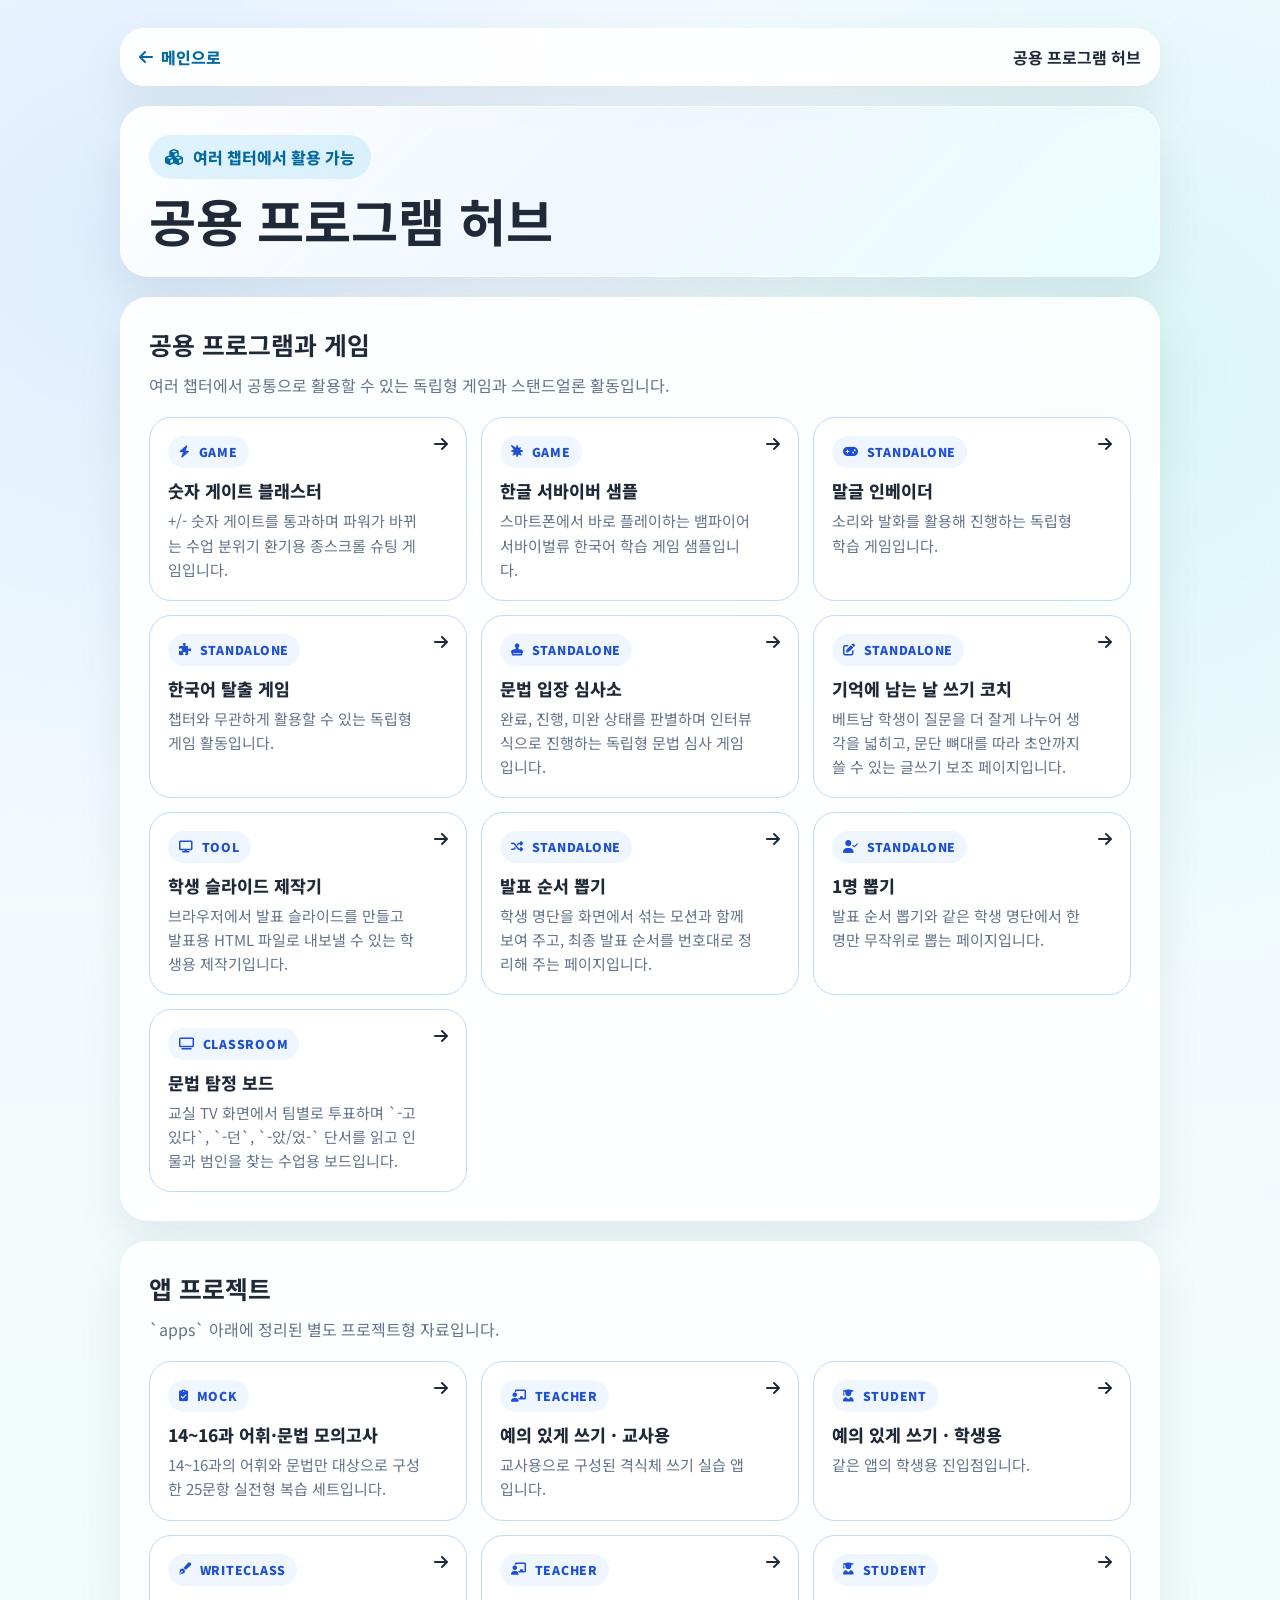
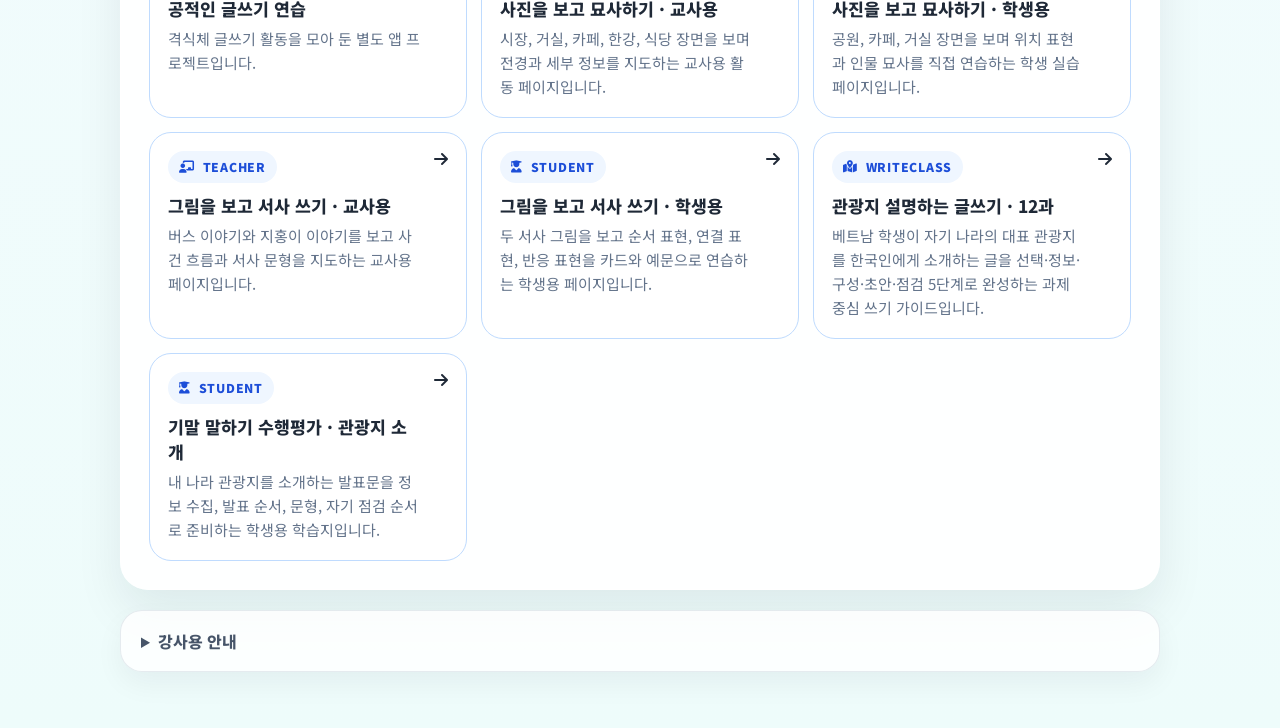
==== apps/index.html @ 15934c60 "Add c14-c16 vocab grammar mock exam" ====
<!DOCTYPE html>
<html lang="ko">
<head>
        <!-- Google Tag Manager -->
    <script>(function(w,d,s,l,i){w[l]=w[l]||[];w[l].push({'gtm.start':
    new Date().getTime(),event:'gtm.js'});var f=d.getElementsByTagName(s)[0],
    j=d.createElement(s),dl=l!='dataLayer'?'&l='+l:'';j.async=true;j.src=
    'https://www.googletagmanager.com/gtm.js?id='+i+dl;f.parentNode.insertBefore(j,f);
    })(window,document,'script','dataLayer','GTM-NB76SV96');</script>
    <!-- End Google Tag Manager -->
    <meta charset="UTF-8">
    <meta name="viewport" content="width=device-width, initial-scale=1.0">
    <title>공용 프로그램 허브</title>
    <link rel="preconnect" href="https://fonts.googleapis.com">
    <link rel="preconnect" href="https://fonts.gstatic.com" crossorigin>
    <link href="https://fonts.googleapis.com/css2?family=Noto+Sans+KR:wght@400;500;700;800;900&display=swap" rel="stylesheet">
    <link rel="stylesheet" href="https://cdnjs.cloudflare.com/ajax/libs/font-awesome/6.4.0/css/all.min.css">
    <style>
        :root {
            --bg-start: #f6fbff;
            --bg-end: #eefcfb;
            --ink: #1f2937;
            --muted: #64748b;
            --panel: rgba(255,255,255,0.9);
            --shadow: 0 22px 48px rgba(15, 23, 42, 0.08);
        }

        * { box-sizing: border-box; }

        body {
            margin: 0;
            min-height: 100vh;
            font-family: "Noto Sans KR", sans-serif;
            color: var(--ink);
            background:
                radial-gradient(circle at 10% 10%, rgba(96, 165, 250, 0.16), transparent 28%),
                radial-gradient(circle at 88% 16%, rgba(45, 212, 191, 0.14), transparent 28%),
                linear-gradient(180deg, var(--bg-start) 0%, var(--bg-end) 100%);
        }

        .shell {
            width: min(1040px, calc(100% - 32px));
            margin: 28px auto 56px;
        }

        .topbar,
        .hero,
        .panel {
            background: var(--panel);
            border: 1px solid rgba(255,255,255,0.72);
            box-shadow: var(--shadow);
        }

        .topbar {
            display: flex;
            align-items: center;
            justify-content: space-between;
            gap: 16px;
            padding: 16px 18px;
            border-radius: 24px;
        }

        .topbar a {
            display: inline-flex;
            align-items: center;
            gap: 8px;
            color: #0369a1;
            text-decoration: none;
            font-weight: 800;
        }

        .hero,
        .panel {
            margin-top: 20px;
            padding: 28px;
            border-radius: 28px;
        }

        .hero {
            background: linear-gradient(135deg, rgba(255,255,255,0.96) 0%, rgba(239,246,255,0.92) 48%, rgba(236,254,255,0.94) 100%);
        }

        .hero__badge {
            display: inline-flex;
            align-items: center;
            gap: 10px;
            padding: 10px 16px;
            border-radius: 999px;
            background: rgba(14, 165, 233, 0.12);
            color: #0369a1;
            font-weight: 800;
        }

        .hero h1 {
            margin: 14px 0 0;
            font-size: clamp(2rem, 4vw, 3.3rem);
            line-height: 1.08;
        }

        .staff-note {
            margin-top: 20px;
            padding: 18px 20px;
            border-radius: 22px;
            background: rgba(255,255,255,0.82);
            border: 1px solid rgba(148,163,184,0.22);
            box-shadow: 0 12px 28px rgba(15, 23, 42, 0.05);
        }

        .staff-note summary {
            cursor: pointer;
            font-weight: 800;
            color: #475569;
        }

        .staff-note p {
            margin: 12px 0 0;
            color: var(--muted);
            line-height: 1.7;
        }

        .hero p,
        .panel p {
            margin: 0;
            color: var(--muted);
            line-height: 1.7;
        }

        .panel h2 {
            margin: 0 0 10px;
            font-size: 1.55rem;
        }

        .app-grid {
            display: grid;
            grid-template-columns: repeat(auto-fit, minmax(260px, 1fr));
            gap: 14px;
            margin-top: 18px;
        }

        .app-card {
            display: flex;
            justify-content: space-between;
            align-items: flex-start;
            gap: 14px;
            padding: 18px;
            border-radius: 22px;
            text-decoration: none;
            color: inherit;
            background: #ffffff;
            border: 1px solid #bfdbfe;
            transition: transform 0.18s ease, box-shadow 0.18s ease;
        }

        .app-card:hover {
            transform: translateY(-3px);
            box-shadow: 0 18px 32px rgba(59, 130, 246, 0.12);
        }

        .app-card__pill {
            display: inline-flex;
            align-items: center;
            gap: 8px;
            padding: 7px 11px;
            border-radius: 999px;
            background: #eff6ff;
            color: #1d4ed8;
            font-size: 0.76rem;
            font-weight: 900;
            letter-spacing: 0.06em;
            text-transform: uppercase;
        }

        .app-card__title {
            display: block;
            margin-top: 10px;
            font-size: 1.08rem;
            font-weight: 800;
        }

        .app-card__note {
            display: block;
            margin-top: 6px;
            color: var(--muted);
            font-size: 0.94rem;
            line-height: 1.6;
        }
    </style>
        <link rel="stylesheet" href="../shared/project-topbar-compact.css" />
</head>
<body>
        <!-- Google Tag Manager (noscript) -->
<noscript><iframe src="https://www.googletagmanager.com/ns.html?id=GTM-NB76SV96"
height="0" width="0" style="display:none;visibility:hidden"></iframe></noscript>
    <!-- End Google Tag Manager (noscript) -->
    <main class="shell">
        <div class="topbar">
            <a href="../index.html">
                <i class="fa-solid fa-arrow-left"></i>
                <span>메인으로</span>
            </a>
            <strong>공용 프로그램 허브</strong>
        </div>

        <section class="hero">
            <div class="hero__badge">
                <i class="fa-solid fa-cubes"></i>
                <span>여러 챕터에서 활용 가능</span>
            </div>
            <h1>공용 프로그램 허브</h1>
        </section>

        <section class="panel">
            <h2>공용 프로그램과 게임</h2>
            <p>여러 챕터에서 공통으로 활용할 수 있는 독립형 게임과 스탠드얼론 활동입니다.</p>
            <div class="app-grid">
                <a href="number-gate-blaster/index.html" class="app-card">
                    <div>
                        <span class="app-card__pill"><i class="fa-solid fa-bolt"></i> Game</span>
                        <span class="app-card__title">숫자 게이트 블래스터</span>
                        <span class="app-card__note">+/- 숫자 게이트를 통과하며 파워가 바뀌는 수업 분위기 환기용 종스크롤 슈팅 게임입니다.</span>
                    </div>
                    <i class="fa-solid fa-arrow-right"></i>
                </a>
                <a href="korean-survivor-loopr/index.html" class="app-card">
                    <div>
                        <span class="app-card__pill"><i class="fa-solid fa-burst"></i> Game</span>
                        <span class="app-card__title">한글 서바이버 샘플</span>
                        <span class="app-card__note">스마트폰에서 바로 플레이하는 뱀파이어 서바이벌류 한국어 학습 게임 샘플입니다.</span>
                    </div>
                    <i class="fa-solid fa-arrow-right"></i>
                </a>
                <a href="standalone-pages/voiceinvader.html" class="app-card">
                    <div>
                        <span class="app-card__pill"><i class="fa-solid fa-gamepad"></i> Standalone</span>
                        <span class="app-card__title">말글 인베이더</span>
                        <span class="app-card__note">소리와 발화를 활용해 진행하는 독립형 학습 게임입니다.</span>
                    </div>
                    <i class="fa-solid fa-arrow-right"></i>
                </a>
                <a href="standalone-pages/escape.html" class="app-card">
                    <div>
                        <span class="app-card__pill"><i class="fa-solid fa-puzzle-piece"></i> Standalone</span>
                        <span class="app-card__title">한국어 탈출 게임</span>
                        <span class="app-card__note">챕터와 무관하게 활용할 수 있는 독립형 게임 활동입니다.</span>
                    </div>
                    <i class="fa-solid fa-arrow-right"></i>
                </a>
                <a href="standalone-pages/통과 심사(완료, 진행, 미완).html" class="app-card">
                    <div>
                        <span class="app-card__pill"><i class="fa-solid fa-stamp"></i> Standalone</span>
                        <span class="app-card__title">문법 입장 심사소</span>
                        <span class="app-card__note">완료, 진행, 미완 상태를 판별하며 인터뷰식으로 진행하는 독립형 문법 심사 게임입니다.</span>
                    </div>
                    <i class="fa-solid fa-arrow-right"></i>
                </a>
                <a href="standalone-pages/memorable-day-writing.html" class="app-card">
                    <div>
                        <span class="app-card__pill"><i class="fa-solid fa-pen-to-square"></i> Standalone</span>
                        <span class="app-card__title">기억에 남는 날 쓰기 코치</span>
                        <span class="app-card__note">베트남 학생이 질문을 더 잘게 나누어 생각을 넓히고, 문단 뼈대를 따라 초안까지 쓸 수 있는 글쓰기 보조 페이지입니다.</span>
                    </div>
                    <i class="fa-solid fa-arrow-right"></i>
                </a>
                <a href="student-slide-studio/index.html" class="app-card">
                    <div>
                        <span class="app-card__pill"><i class="fa-solid fa-display"></i> Tool</span>
                        <span class="app-card__title">학생 슬라이드 제작기</span>
                        <span class="app-card__note">브라우저에서 발표 슬라이드를 만들고 발표용 HTML 파일로 내보낼 수 있는 학생용 제작기입니다.</span>
                    </div>
                    <i class="fa-solid fa-arrow-right"></i>
                </a>
                <a href="standalone-pages/presentation-order-draw.html" class="app-card">
                    <div>
                        <span class="app-card__pill"><i class="fa-solid fa-shuffle"></i> Standalone</span>
                        <span class="app-card__title">발표 순서 뽑기</span>
                        <span class="app-card__note">학생 명단을 화면에서 섞는 모션과 함께 보여 주고, 최종 발표 순서를 번호대로 정리해 주는 페이지입니다.</span>
                    </div>
                    <i class="fa-solid fa-arrow-right"></i>
                </a>
                <a href="standalone-pages/single-student-draw.html" class="app-card">
                    <div>
                        <span class="app-card__pill"><i class="fa-solid fa-user-check"></i> Standalone</span>
                        <span class="app-card__title">1명 뽑기</span>
                        <span class="app-card__note">발표 순서 뽑기와 같은 학생 명단에서 한 명만 무작위로 뽑는 페이지입니다.</span>
                    </div>
                    <i class="fa-solid fa-arrow-right"></i>
                </a>
                <a href="grammar-detective/index.html" class="app-card">
                    <div>
                        <span class="app-card__pill"><i class="fa-solid fa-tv"></i> Classroom</span>
                        <span class="app-card__title">문법 탐정 보드</span>
                        <span class="app-card__note">교실 TV 화면에서 팀별로 투표하며 `-고 있다`, `-던`, `-았/었-` 단서를 읽고 인물과 범인을 찾는 수업용 보드입니다.</span>
                    </div>
                    <i class="fa-solid fa-arrow-right"></i>
                </a>
            </div>
        </section>

        <section class="panel">
            <h2>앱 프로젝트</h2>
            <p>`apps` 아래에 정리된 별도 프로젝트형 자료입니다.</p>
            <div class="app-grid">
                <a href="c14-c16-vocab-grammar-mock/index.html" class="app-card">
                    <div>
                        <span class="app-card__pill"><i class="fa-solid fa-clipboard-check"></i> Mock</span>
                        <span class="app-card__title">14~16과 어휘·문법 모의고사</span>
                        <span class="app-card__note">14~16과의 어휘와 문법만 대상으로 구성한 25문항 실전형 복습 세트입니다.</span>
                    </div>
                    <i class="fa-solid fa-arrow-right"></i>
                </a>
                <a href="formal-lab/index.html" class="app-card">
                    <div>
                        <span class="app-card__pill"><i class="fa-solid fa-chalkboard-user"></i> Teacher</span>
                        <span class="app-card__title">예의 있게 쓰기 · 교사용</span>
                        <span class="app-card__note">교사용으로 구성된 격식체 쓰기 실습 앱입니다.</span>
                    </div>
                    <i class="fa-solid fa-arrow-right"></i>
                </a>
                <a href="formal-lab/student.html" class="app-card">
                    <div>
                        <span class="app-card__pill"><i class="fa-solid fa-user-graduate"></i> Student</span>
                        <span class="app-card__title">예의 있게 쓰기 · 학생용</span>
                        <span class="app-card__note">같은 앱의 학생용 진입점입니다.</span>
                    </div>
                    <i class="fa-solid fa-arrow-right"></i>
                </a>
                <a href="writeclass/Formal_language/index.html" class="app-card">
                    <div>
                        <span class="app-card__pill"><i class="fa-solid fa-pen-fancy"></i> Writeclass</span>
                        <span class="app-card__title">공적인 글쓰기 연습</span>
                        <span class="app-card__note">격식체 글쓰기 활동을 모아 둔 별도 앱 프로젝트입니다.</span>
                    </div>
                    <i class="fa-solid fa-arrow-right"></i>
                </a>
                <a href="writeclass/photo_description/index.html" class="app-card">
                    <div>
                        <span class="app-card__pill"><i class="fa-solid fa-chalkboard-user"></i> Teacher</span>
                        <span class="app-card__title">사진을 보고 묘사하기 · 교사용</span>
                        <span class="app-card__note">시장, 거실, 카페, 한강, 식당 장면을 보며 전경과 세부 정보를 지도하는 교사용 활동 페이지입니다.</span>
                    </div>
                    <i class="fa-solid fa-arrow-right"></i>
                </a>
                <a href="writeclass/photo_description/student-practice/index.html" class="app-card">
                    <div>
                        <span class="app-card__pill"><i class="fa-solid fa-user-graduate"></i> Student</span>
                        <span class="app-card__title">사진을 보고 묘사하기 · 학생용</span>
                        <span class="app-card__note">공원, 카페, 거실 장면을 보며 위치 표현과 인물 묘사를 직접 연습하는 학생 실습 페이지입니다.</span>
                    </div>
                    <i class="fa-solid fa-arrow-right"></i>
                </a>
                <a href="writeclass/narrative/index.html" class="app-card">
                    <div>
                        <span class="app-card__pill"><i class="fa-solid fa-chalkboard-user"></i> Teacher</span>
                        <span class="app-card__title">그림을 보고 서사 쓰기 · 교사용</span>
                        <span class="app-card__note">버스 이야기와 지홍이 이야기를 보고 사건 흐름과 서사 문형을 지도하는 교사용 페이지입니다.</span>
                    </div>
                    <i class="fa-solid fa-arrow-right"></i>
                </a>
                <a href="writeclass/narrative/student-practice/index.html" class="app-card">
                    <div>
                        <span class="app-card__pill"><i class="fa-solid fa-user-graduate"></i> Student</span>
                        <span class="app-card__title">그림을 보고 서사 쓰기 · 학생용</span>
                        <span class="app-card__note">두 서사 그림을 보고 순서 표현, 연결 표현, 반응 표현을 카드와 예문으로 연습하는 학생용 페이지입니다.</span>
                    </div>
                    <i class="fa-solid fa-arrow-right"></i>
                </a>
                <a href="writeclass/tourism_description/index.html" class="app-card">
                    <div>
                        <span class="app-card__pill"><i class="fa-solid fa-map-location-dot"></i> Writeclass</span>
                        <span class="app-card__title">관광지 설명하는 글쓰기 · 12과</span>
                        <span class="app-card__note">베트남 학생이 자기 나라의 대표 관광지를 한국인에게 소개하는 글을 선택·정보·구성·초안·점검 5단계로 완성하는 과제 중심 쓰기 가이드입니다.</span>
                    </div>
                    <i class="fa-solid fa-arrow-right"></i>
                </a>
                <a href="writeclass/tourism_description/student-practice/index.html" class="app-card">
                    <div>
                        <span class="app-card__pill"><i class="fa-solid fa-user-graduate"></i> Student</span>
                        <span class="app-card__title">기말 말하기 수행평가 · 관광지 소개</span>
                        <span class="app-card__note">내 나라 관광지를 소개하는 발표문을 정보 수집, 발표 순서, 문형, 자기 점검 순서로 준비하는 학생용 학습지입니다.</span>
                    </div>
                    <i class="fa-solid fa-arrow-right"></i>
                </a>
            </div>
        </section>

        <details class="staff-note">
            <summary>강사용 안내</summary>
            <p>이 허브는 특정 과에 속하지 않는 자료를 모으는 용도입니다. 상단에는 여러 챕터에서 공통으로 쓰는 독립형 게임과 스탠드얼론 활동을 두고, 하단에는 `apps` 아래의 별도 프로젝트형 자료를 분리해 정리했습니다.</p>
        </details>
    </main>
    <script src="../shared/learning-enhancements.js"></script>
    <script src="../shared/site-copyright.js"></script>
</body>
</html>
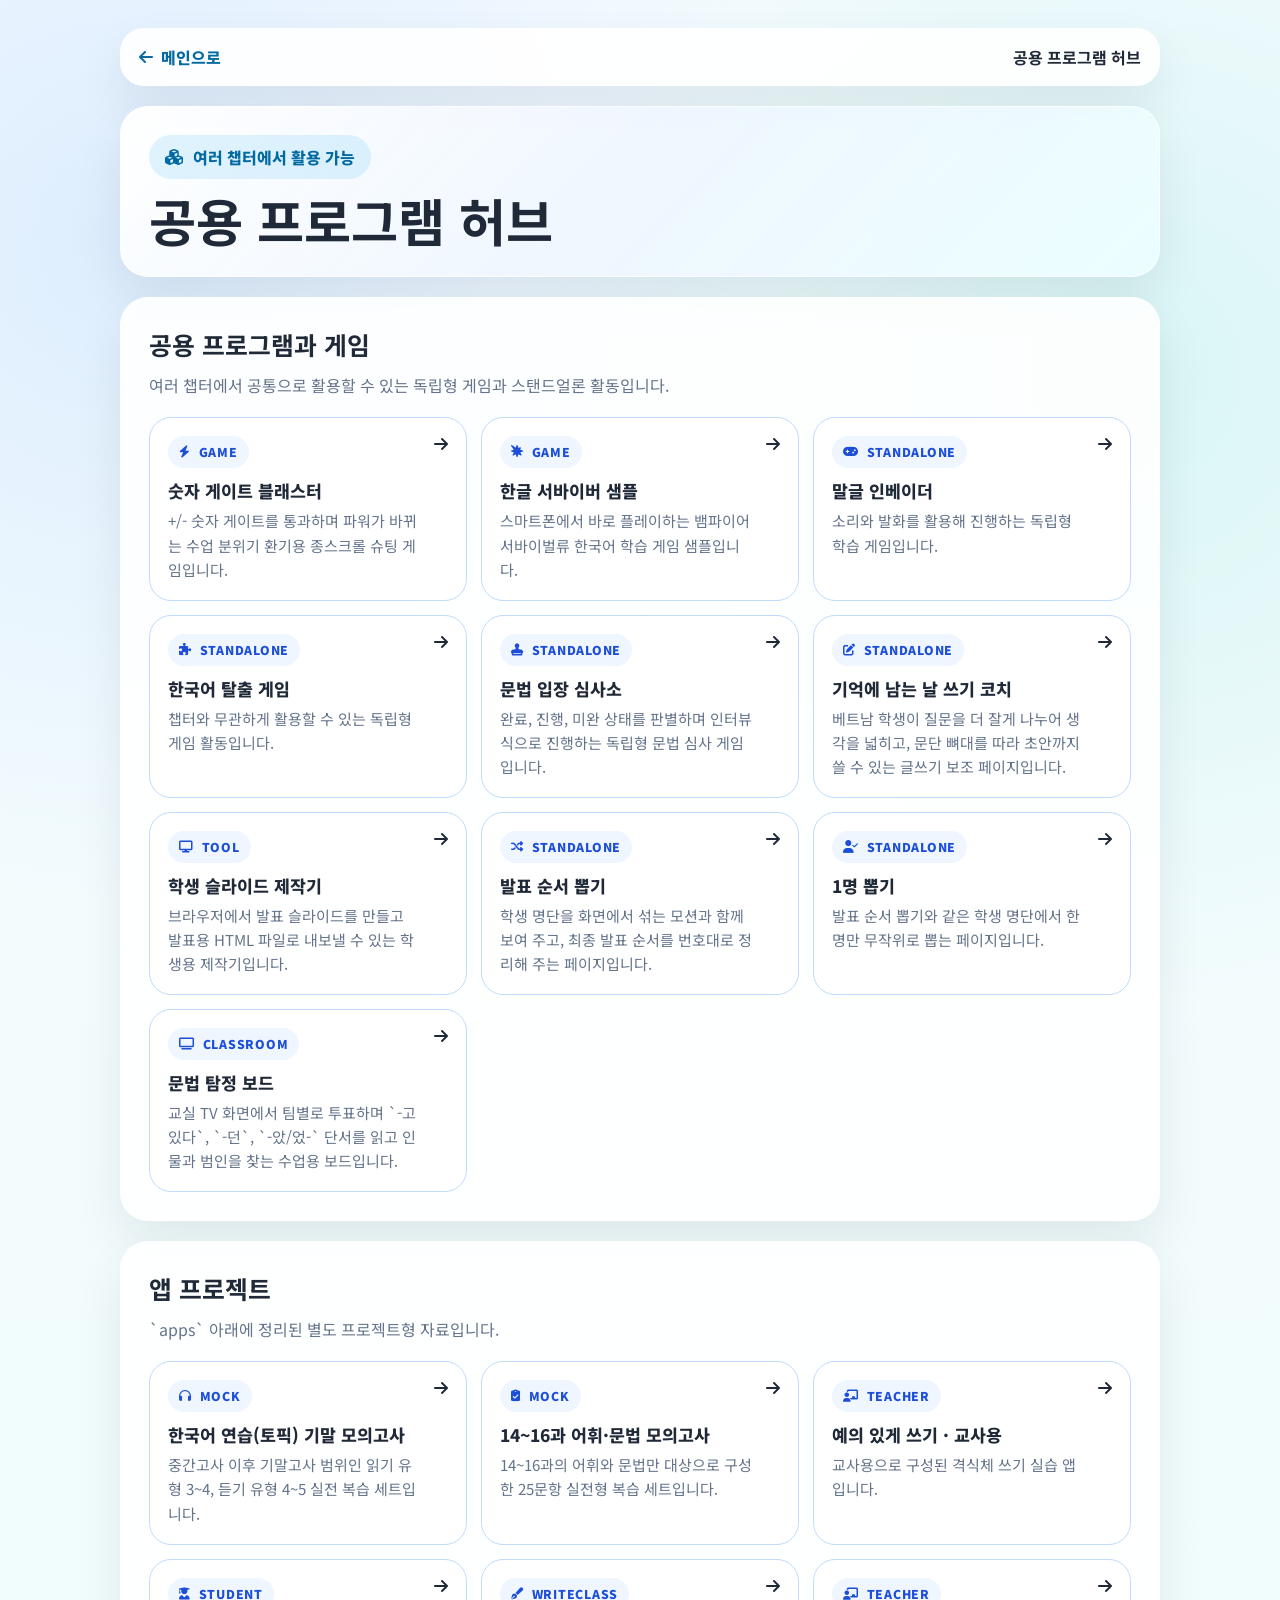
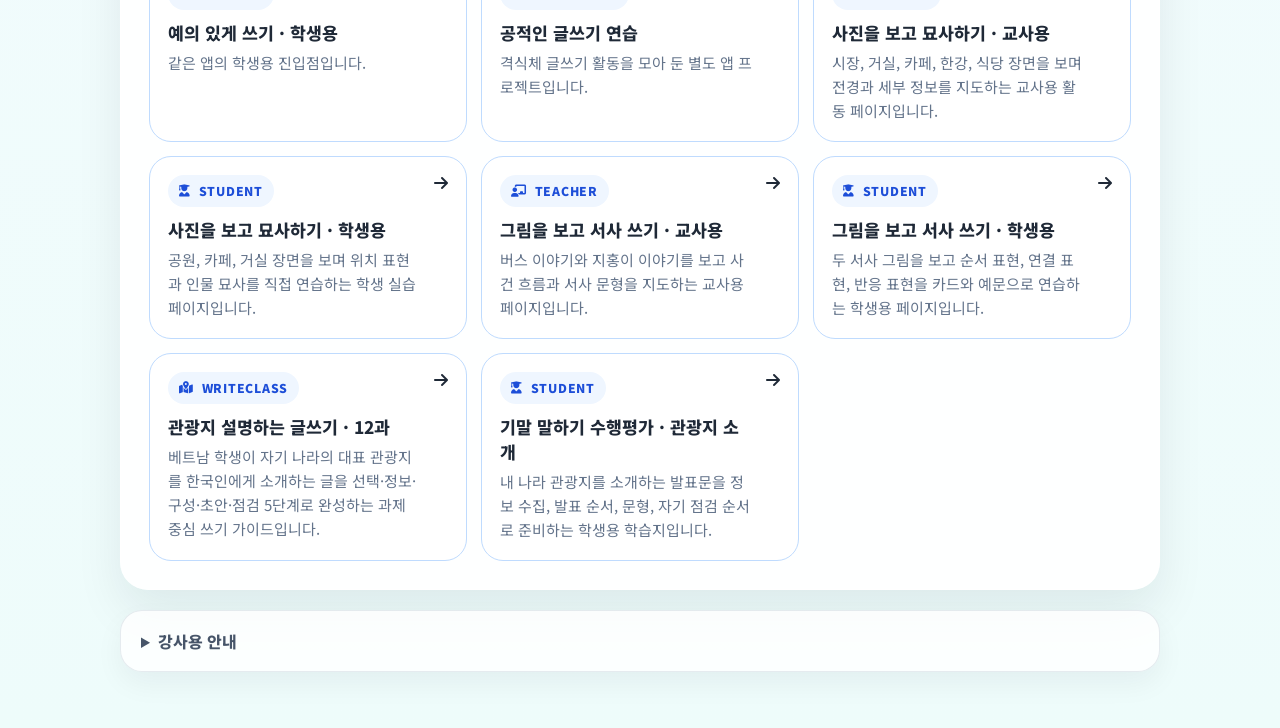
==== commit f069aaca: "Add TOPIK final mock exam app" ====
--- a/apps/index.html
+++ b/apps/index.html
@@ -300,6 +300,14 @@
             <h2>앱 프로젝트</h2>
             <p>`apps` 아래에 정리된 별도 프로젝트형 자료입니다.</p>
             <div class="app-grid">
+                <a href="korean-practice-topik-mock/index.html" class="app-card">
+                    <div>
+                        <span class="app-card__pill"><i class="fa-solid fa-headphones"></i> Mock</span>
+                        <span class="app-card__title">한국어 연습(토픽) 기말 모의고사</span>
+                        <span class="app-card__note">중간고사 이후 기말고사 범위인 읽기 유형 3~4, 듣기 유형 4~5 실전 복습 세트입니다.</span>
+                    </div>
+                    <i class="fa-solid fa-arrow-right"></i>
+                </a>
                 <a href="c14-c16-vocab-grammar-mock/index.html" class="app-card">
                     <div>
                         <span class="app-card__pill"><i class="fa-solid fa-clipboard-check"></i> Mock</span>
